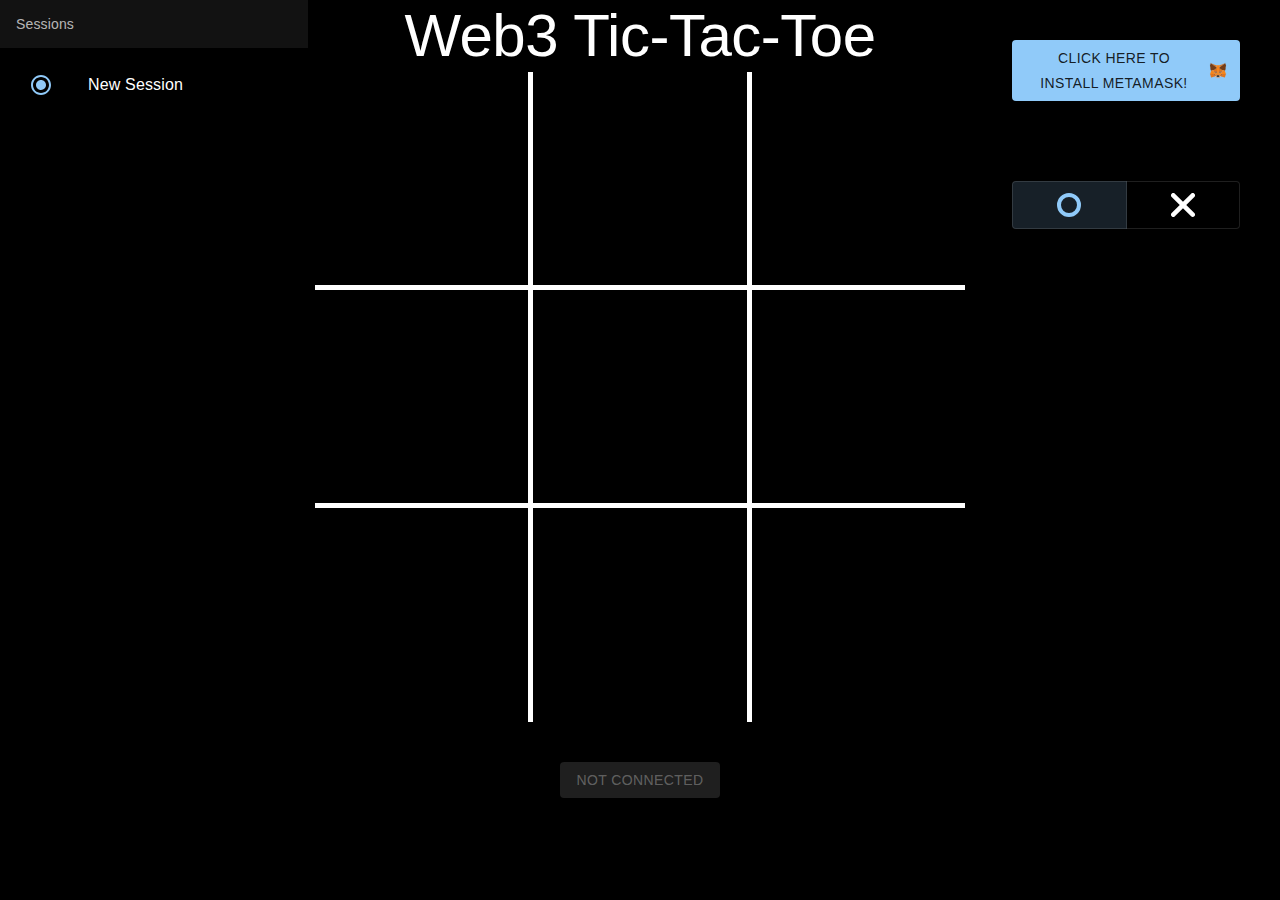
==== tic-tac-toe/index.html @ 238aff1f "temp" ====
<!doctype html><html lang="en"><head><meta charset="utf-8"/><link rel="icon" href="/tic-tac-toe/favicon.ico"/><meta name="viewport" content="width=device-width,initial-scale=1"/><meta name="theme-color" content="#000000"/><meta name="description" content="Tic-Tac-Toe Web3"/><link rel="apple-touch-icon" href="/tic-tac-toe/logo192.png"/><link rel="manifest" href="/tic-tac-toe/manifest.json"/><title>Tic-Tac-Toe Web3</title><script defer="defer" src="/tic-tac-toe/static/js/main.ef90f3bc.js"></script><link href="/tic-tac-toe/static/css/main.add15ac5.css" rel="stylesheet"></head><body><noscript>You need to enable JavaScript to run this app.</noscript><div id="root"></div></body></html>
---- tic-tac-toe/static/css/main.add15ac5.css ----
body{-webkit-font-smoothing:antialiased;-moz-osx-font-smoothing:grayscale;background:#000;color:#fff;font-family:-apple-system,BlinkMacSystemFont,Segoe UI,Roboto,Oxygen,Ubuntu,Cantarell,Fira Sans,Droid Sans,Helvetica Neue,sans-serif;margin:0}code{font-family:source-code-pro,Menlo,Monaco,Consolas,Courier New,monospace}#root,body,html{height:100%}.game{display:flex;flex-direction:column;height:calc(100% - 72px);justify-content:center;width:100%}.playground{grid-gap:5px;aspect-ratio:1/1;background-color:#fff;display:grid;grid-template-columns:repeat(3,1fr);grid-template-rows:repeat(3,1fr);height:100%}.playground__item{align-items:center;aspect-ratio:1/1;background-color:#000;border:none;cursor:pointer;display:flex;justify-content:center;padding:10%}.playground__item svg{-webkit-animation:appear .2s cubic-bezier(.5,1.8,.1,1.1);animation:appear .2s cubic-bezier(.5,1.8,.1,1.1);position:relative;-webkit-transform:translateZ(0);transform:translateZ(0);will-change:transform}@-webkit-keyframes appear{0%{-webkit-transform:scale(.3);transform:scale(.3)}to{-webkit-transform:scale(1);transform:scale(1)}}@keyframes appear{0%{-webkit-transform:scale(.3);transform:scale(.3)}to{-webkit-transform:scale(1);transform:scale(1)}}
/*# sourceMappingURL=main.add15ac5.css.map*/
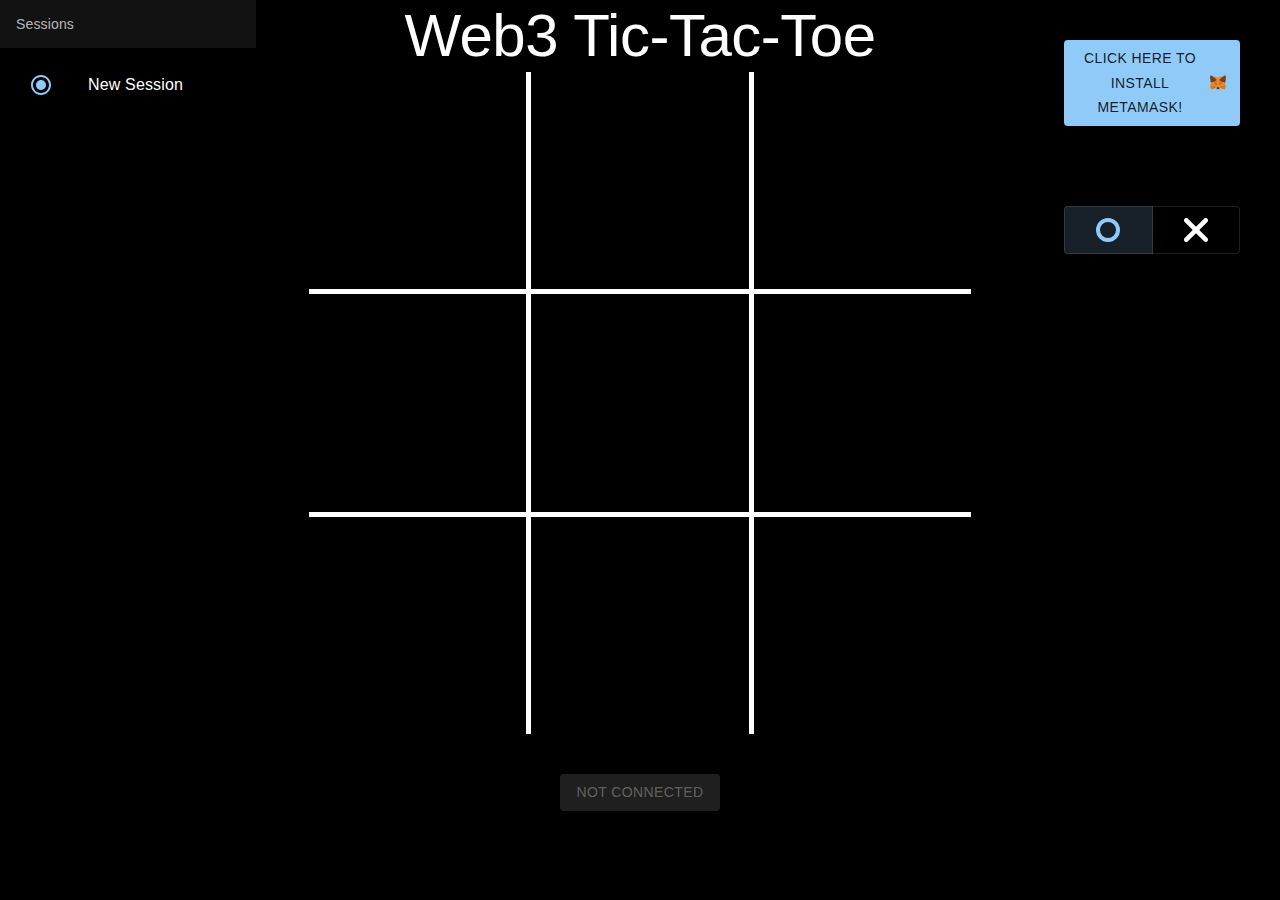
==== commit 9251dbf1: "temp" ====
--- a/tic-tac-toe/index.html
+++ b/tic-tac-toe/index.html
@@ -1 +1 @@
-<!doctype html><html lang="en"><head><meta charset="utf-8"/><link rel="icon" href="/tic-tac-toe/favicon.ico"/><meta name="viewport" content="width=device-width,initial-scale=1"/><meta name="theme-color" content="#000000"/><meta name="description" content="Tic-Tac-Toe Web3"/><link rel="apple-touch-icon" href="/tic-tac-toe/logo192.png"/><link rel="manifest" href="/tic-tac-toe/manifest.json"/><title>Tic-Tac-Toe Web3</title><script defer="defer" src="/tic-tac-toe/static/js/main.ef90f3bc.js"></script><link href="/tic-tac-toe/static/css/main.add15ac5.css" rel="stylesheet"></head><body><noscript>You need to enable JavaScript to run this app.</noscript><div id="root"></div></body></html>+<!doctype html><html lang="en"><head><meta charset="utf-8"/><link rel="icon" href="/tic-tac-toe/favicon.ico"/><meta name="viewport" content="width=device-width,initial-scale=1"/><meta name="theme-color" content="#000000"/><meta name="description" content="Tic-Tac-Toe Web3"/><link rel="apple-touch-icon" href="/tic-tac-toe/logo192.png"/><link rel="manifest" href="/tic-tac-toe/manifest.json"/><title>Tic-Tac-Toe Web3</title><script defer="defer" src="/tic-tac-toe/static/js/main.3f2a4222.js"></script><link href="/tic-tac-toe/static/css/main.bf134f6e.css" rel="stylesheet"></head><body><noscript>You need to enable JavaScript to run this app.</noscript><div id="root"></div></body></html>--- a/tic-tac-toe/static/css/main.bf134f6e.css
+++ b/tic-tac-toe/static/css/main.bf134f6e.css
@@ -0,0 +1,2 @@
+body{-webkit-font-smoothing:antialiased;-moz-osx-font-smoothing:grayscale;background:#000;color:#fff;font-family:-apple-system,BlinkMacSystemFont,Segoe UI,Roboto,Oxygen,Ubuntu,Cantarell,Fira Sans,Droid Sans,Helvetica Neue,sans-serif;margin:0}code{font-family:source-code-pro,Menlo,Monaco,Consolas,Courier New,monospace}#root,body,html{height:100%}.playground{grid-gap:5px;aspect-ratio:1/1;background-color:#fff;display:grid;grid-template-columns:repeat(3,1fr);grid-template-rows:repeat(3,1fr)}.playground__item{align-items:center;aspect-ratio:1/1;background-color:#000;border:none;cursor:pointer;display:flex;justify-content:center;padding:10%}.playground__item svg{-webkit-animation:appear .2s cubic-bezier(.5,1.8,.1,1.1);animation:appear .2s cubic-bezier(.5,1.8,.1,1.1);position:relative;-webkit-transform:translateZ(0);transform:translateZ(0);will-change:transform}@-webkit-keyframes appear{0%{-webkit-transform:scale(.3);transform:scale(.3)}to{-webkit-transform:scale(1);transform:scale(1)}}@keyframes appear{0%{-webkit-transform:scale(.3);transform:scale(.3)}to{-webkit-transform:scale(1);transform:scale(1)}}
+/*# sourceMappingURL=main.bf134f6e.css.map*/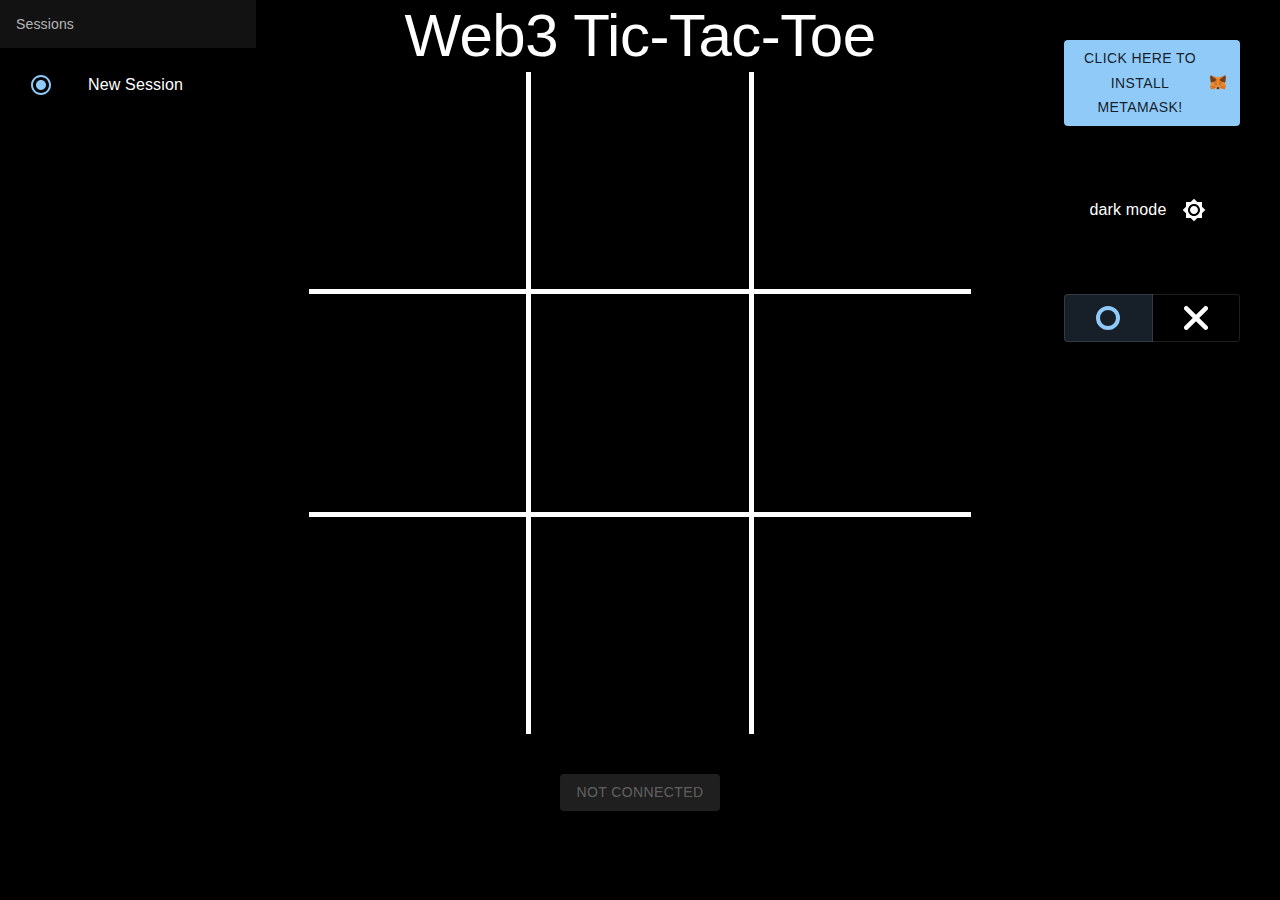
==== commit d317b512: "temp" ====
--- a/tic-tac-toe/index.html
+++ b/tic-tac-toe/index.html
@@ -1 +1 @@
-<!doctype html><html lang="en"><head><meta charset="utf-8"/><link rel="icon" href="/tic-tac-toe/favicon.ico"/><meta name="viewport" content="width=device-width,initial-scale=1"/><meta name="theme-color" content="#000000"/><meta name="description" content="Tic-Tac-Toe Web3"/><link rel="apple-touch-icon" href="/tic-tac-toe/logo192.png"/><link rel="manifest" href="/tic-tac-toe/manifest.json"/><title>Tic-Tac-Toe Web3</title><script defer="defer" src="/tic-tac-toe/static/js/main.3f2a4222.js"></script><link href="/tic-tac-toe/static/css/main.bf134f6e.css" rel="stylesheet"></head><body><noscript>You need to enable JavaScript to run this app.</noscript><div id="root"></div></body></html>+<!doctype html><html lang="en"><head><meta charset="utf-8"/><link rel="icon" href="/tic-tac-toe/favicon.ico"/><meta name="viewport" content="width=device-width,initial-scale=1"/><meta name="theme-color" content="#000000"/><meta name="description" content="Tic-Tac-Toe Web3"/><link rel="apple-touch-icon" href="/tic-tac-toe/logo192.png"/><link rel="manifest" href="/tic-tac-toe/manifest.json"/><title>Tic-Tac-Toe Web3</title><script defer="defer" src="/tic-tac-toe/static/js/main.ce659206.js"></script><link href="/tic-tac-toe/static/css/main.67b36eed.css" rel="stylesheet"></head><body><noscript>You need to enable JavaScript to run this app.</noscript><div id="root"></div></body></html>--- a/tic-tac-toe/static/css/main.67b36eed.css
+++ b/tic-tac-toe/static/css/main.67b36eed.css
@@ -0,0 +1,2 @@
+body{-webkit-font-smoothing:antialiased;-moz-osx-font-smoothing:grayscale;background:#000;color:#fff;font-family:-apple-system,BlinkMacSystemFont,Segoe UI,Roboto,Oxygen,Ubuntu,Cantarell,Fira Sans,Droid Sans,Helvetica Neue,sans-serif;margin:0}code{font-family:source-code-pro,Menlo,Monaco,Consolas,Courier New,monospace}#root,body,html{height:100%}.playground{grid-gap:5px;aspect-ratio:1/1;display:grid;grid-template-columns:repeat(3,1fr);grid-template-rows:repeat(3,1fr)}.playground__item{align-items:center;aspect-ratio:1/1;background-color:#000;border:none;cursor:pointer;display:flex;justify-content:center;padding:10%}.playground__item svg{-webkit-animation:appear .2s cubic-bezier(.5,1.8,.1,1.1);animation:appear .2s cubic-bezier(.5,1.8,.1,1.1);position:relative;-webkit-transform:translateZ(0);transform:translateZ(0);will-change:transform}@-webkit-keyframes appear{0%{-webkit-transform:scale(.3);transform:scale(.3)}to{-webkit-transform:scale(1);transform:scale(1)}}@keyframes appear{0%{-webkit-transform:scale(.3);transform:scale(.3)}to{-webkit-transform:scale(1);transform:scale(1)}}
+/*# sourceMappingURL=main.67b36eed.css.map*/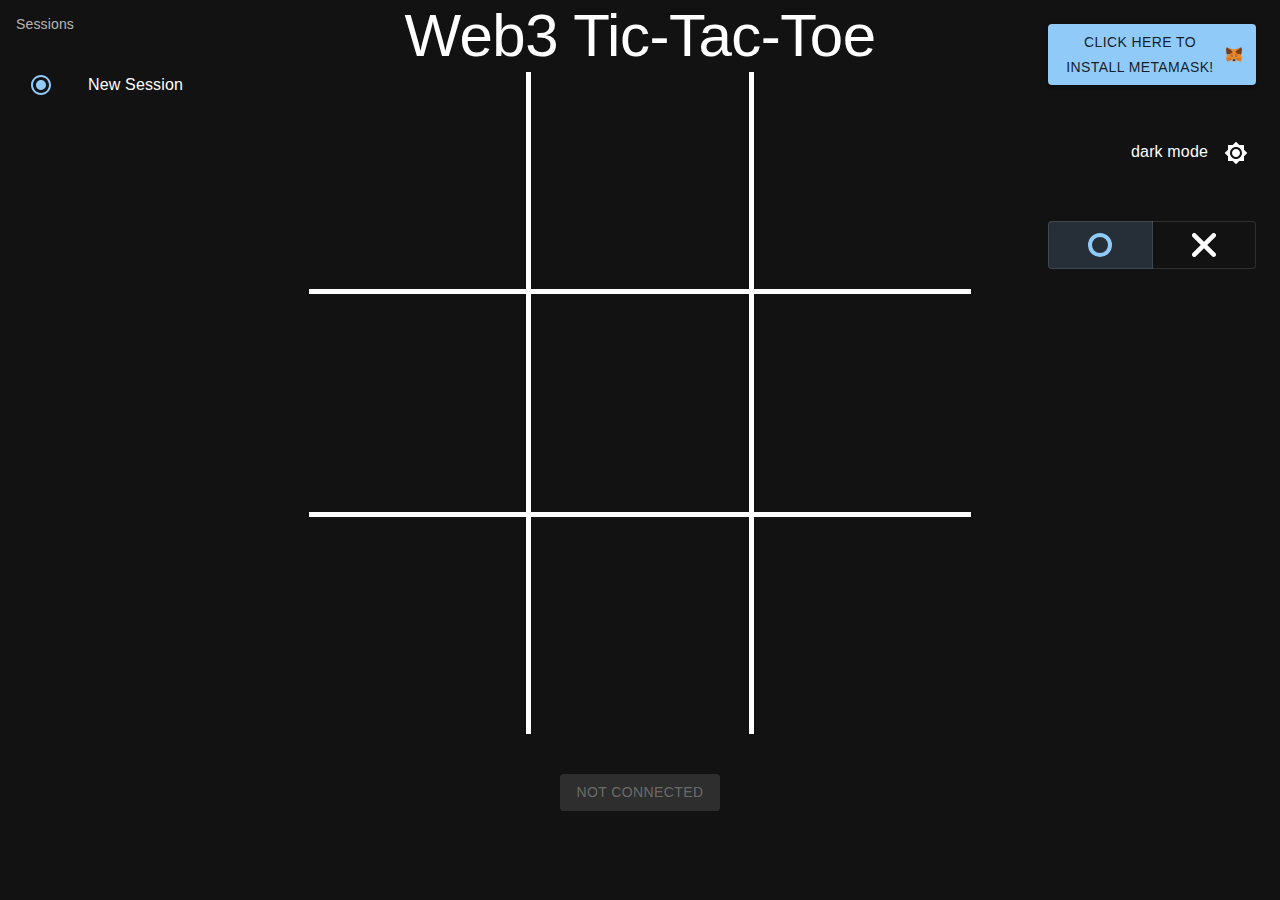
==== commit 0ea10a04: "temp" ====
--- a/tic-tac-toe/index.html
+++ b/tic-tac-toe/index.html
@@ -1 +1 @@
-<!doctype html><html lang="en"><head><meta charset="utf-8"/><link rel="icon" href="/tic-tac-toe/favicon.ico"/><meta name="viewport" content="width=device-width,initial-scale=1"/><meta name="theme-color" content="#000000"/><meta name="description" content="Tic-Tac-Toe Web3"/><link rel="apple-touch-icon" href="/tic-tac-toe/logo192.png"/><link rel="manifest" href="/tic-tac-toe/manifest.json"/><title>Tic-Tac-Toe Web3</title><script defer="defer" src="/tic-tac-toe/static/js/main.ce659206.js"></script><link href="/tic-tac-toe/static/css/main.67b36eed.css" rel="stylesheet"></head><body><noscript>You need to enable JavaScript to run this app.</noscript><div id="root"></div></body></html>+<!doctype html><html lang="en"><head><meta charset="utf-8"/><link rel="icon" href="/tic-tac-toe/favicon.ico"/><meta name="viewport" content="width=device-width,initial-scale=1"/><meta name="theme-color" content="#000000"/><meta name="description" content="Tic-Tac-Toe Web3"/><link rel="apple-touch-icon" href="/tic-tac-toe/logo192.png"/><link rel="manifest" href="/tic-tac-toe/manifest.json"/><title>Tic-Tac-Toe Web3</title><script defer="defer" src="/tic-tac-toe/static/js/main.e00a46f5.js"></script><link href="/tic-tac-toe/static/css/main.67b36eed.css" rel="stylesheet"></head><body><noscript>You need to enable JavaScript to run this app.</noscript><div id="root"></div></body></html>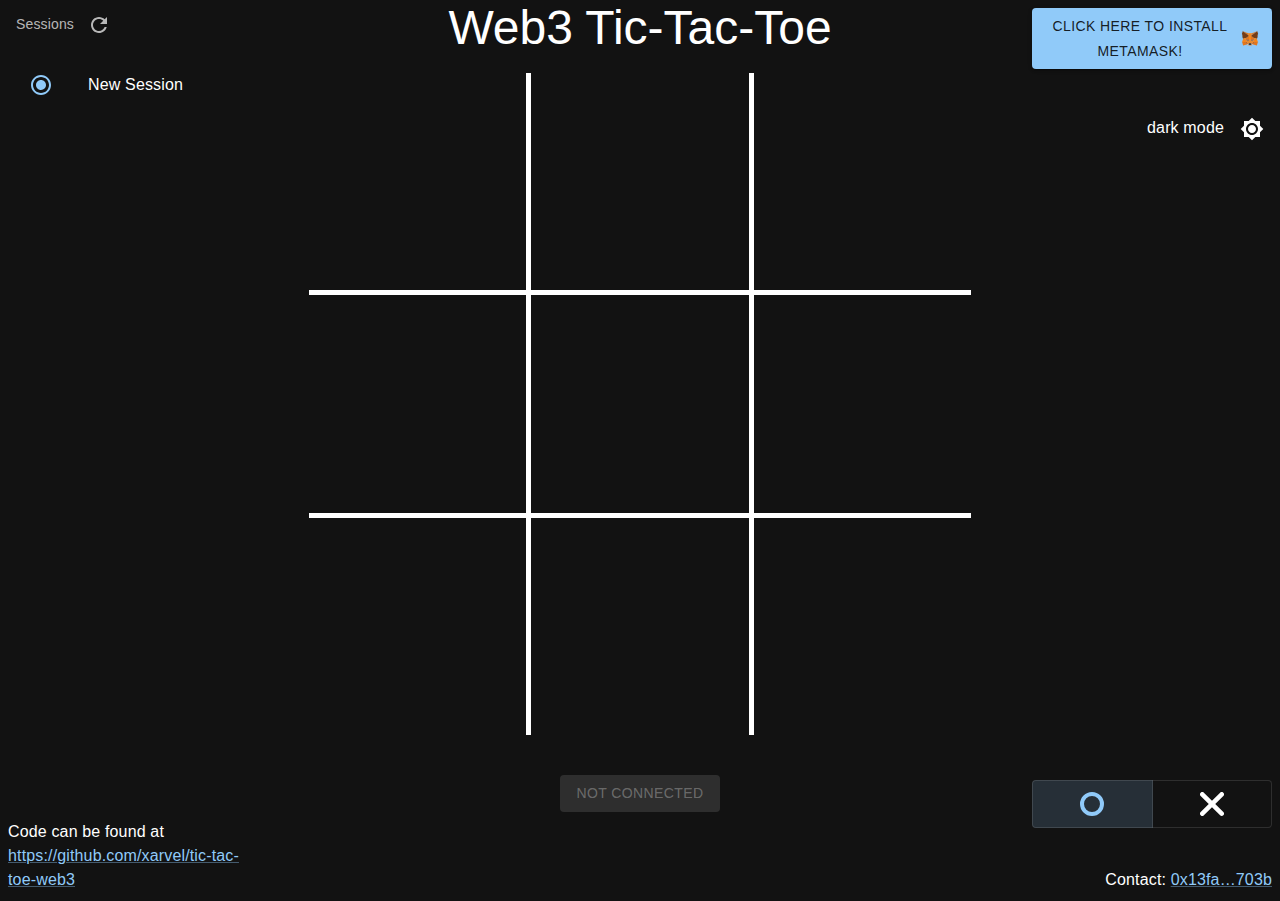
==== commit 7a6dee63: "temp" ====
--- a/tic-tac-toe/index.html
+++ b/tic-tac-toe/index.html
@@ -1 +1 @@
-<!doctype html><html lang="en"><head><meta charset="utf-8"/><link rel="icon" href="/tic-tac-toe/favicon.ico"/><meta name="viewport" content="width=device-width,initial-scale=1"/><meta name="theme-color" content="#000000"/><meta name="description" content="Tic-Tac-Toe Web3"/><link rel="apple-touch-icon" href="/tic-tac-toe/logo192.png"/><link rel="manifest" href="/tic-tac-toe/manifest.json"/><title>Tic-Tac-Toe Web3</title><script defer="defer" src="/tic-tac-toe/static/js/main.e00a46f5.js"></script><link href="/tic-tac-toe/static/css/main.67b36eed.css" rel="stylesheet"></head><body><noscript>You need to enable JavaScript to run this app.</noscript><div id="root"></div></body></html>+<!doctype html><html lang="en"><head><meta charset="utf-8"/><meta name="viewport" content="width=device-width,initial-scale=1"/><meta name="description" content="Tic-Tac-Toe Web3"/><link rel="manifest" href="/tic-tac-toe/manifest.json"/><link rel="apple-touch-icon" sizes="57x57" href="/tic-tac-toe/apple-icon-57x57.png"><link rel="apple-touch-icon" sizes="60x60" href="/tic-tac-toe/apple-icon-60x60.png"><link rel="apple-touch-icon" sizes="72x72" href="/tic-tac-toe/apple-icon-72x72.png"><link rel="apple-touch-icon" sizes="76x76" href="/tic-tac-toe/apple-icon-76x76.png"><link rel="apple-touch-icon" sizes="114x114" href="/tic-tac-toe/apple-icon-114x114.png"><link rel="apple-touch-icon" sizes="120x120" href="/tic-tac-toe/apple-icon-120x120.png"><link rel="apple-touch-icon" sizes="144x144" href="/tic-tac-toe/apple-icon-144x144.png"><link rel="apple-touch-icon" sizes="152x152" href="/tic-tac-toe/apple-icon-152x152.png"><link rel="apple-touch-icon" sizes="180x180" href="/tic-tac-toe/apple-icon-180x180.png"><link rel="icon" type="image/png" sizes="192x192" href="/tic-tac-toe/android-icon-192x192.png"><link rel="icon" type="image/png" sizes="32x32" href="/tic-tac-toe/favicon-32x32.png"><link rel="icon" type="image/png" sizes="96x96" href="/tic-tac-toe/favicon-96x96.png"><link rel="icon" type="image/png" sizes="16x16" href="/tic-tac-toe/favicon-16x16.png"><meta name="msapplication-TileColor" content="#ffffff"><meta name="msapplication-TileImage" content="/tic-tac-toe/ms-icon-144x144.png"><meta name="theme-color" content="#000000"><title>Tic-Tac-Toe Web3</title><script defer="defer" src="/tic-tac-toe/static/js/main.59d4ca5f.js"></script><link href="/tic-tac-toe/static/css/main.6624a78c.css" rel="stylesheet"></head><body><noscript>You need to enable JavaScript to run this app.</noscript><div id="root"></div></body></html>--- a/tic-tac-toe/static/css/main.6624a78c.css
+++ b/tic-tac-toe/static/css/main.6624a78c.css
@@ -0,0 +1,2 @@
+body{-webkit-font-smoothing:antialiased;-moz-osx-font-smoothing:grayscale;background:#000;color:#fff;font-family:-apple-system,BlinkMacSystemFont,Segoe UI,Roboto,Oxygen,Ubuntu,Cantarell,Fira Sans,Droid Sans,Helvetica Neue,sans-serif;margin:0}code{font-family:source-code-pro,Menlo,Monaco,Consolas,Courier New,monospace}#root,body,html{height:100%}.playground__item svg{-webkit-animation:appear .2s cubic-bezier(.5,1.8,.1,1.1);animation:appear .2s cubic-bezier(.5,1.8,.1,1.1);position:relative;-webkit-transform:translateZ(0);transform:translateZ(0);will-change:transform}@-webkit-keyframes appear{0%{-webkit-transform:scale(.3);transform:scale(.3)}to{-webkit-transform:scale(1);transform:scale(1)}}@keyframes appear{0%{-webkit-transform:scale(.3);transform:scale(.3)}to{-webkit-transform:scale(1);transform:scale(1)}}
+/*# sourceMappingURL=main.6624a78c.css.map*/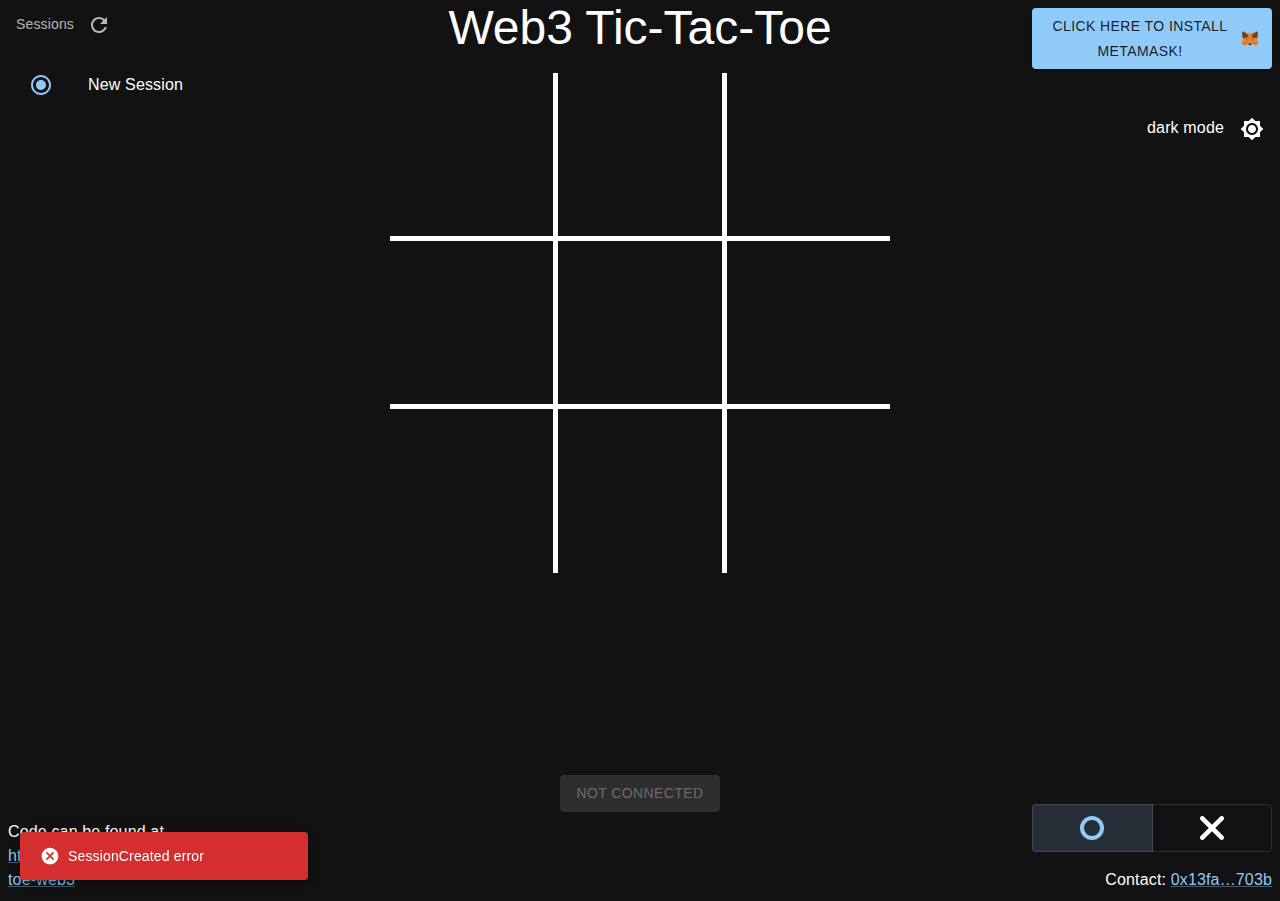
==== commit 37c08e5f: "temp" ====
--- a/tic-tac-toe/index.html
+++ b/tic-tac-toe/index.html
@@ -1 +1 @@
-<!doctype html><html lang="en"><head><meta charset="utf-8"/><meta name="viewport" content="width=device-width,initial-scale=1"/><meta name="description" content="Tic-Tac-Toe Web3"/><link rel="manifest" href="/tic-tac-toe/manifest.json"/><link rel="apple-touch-icon" sizes="57x57" href="/tic-tac-toe/apple-icon-57x57.png"><link rel="apple-touch-icon" sizes="60x60" href="/tic-tac-toe/apple-icon-60x60.png"><link rel="apple-touch-icon" sizes="72x72" href="/tic-tac-toe/apple-icon-72x72.png"><link rel="apple-touch-icon" sizes="76x76" href="/tic-tac-toe/apple-icon-76x76.png"><link rel="apple-touch-icon" sizes="114x114" href="/tic-tac-toe/apple-icon-114x114.png"><link rel="apple-touch-icon" sizes="120x120" href="/tic-tac-toe/apple-icon-120x120.png"><link rel="apple-touch-icon" sizes="144x144" href="/tic-tac-toe/apple-icon-144x144.png"><link rel="apple-touch-icon" sizes="152x152" href="/tic-tac-toe/apple-icon-152x152.png"><link rel="apple-touch-icon" sizes="180x180" href="/tic-tac-toe/apple-icon-180x180.png"><link rel="icon" type="image/png" sizes="192x192" href="/tic-tac-toe/android-icon-192x192.png"><link rel="icon" type="image/png" sizes="32x32" href="/tic-tac-toe/favicon-32x32.png"><link rel="icon" type="image/png" sizes="96x96" href="/tic-tac-toe/favicon-96x96.png"><link rel="icon" type="image/png" sizes="16x16" href="/tic-tac-toe/favicon-16x16.png"><meta name="msapplication-TileColor" content="#ffffff"><meta name="msapplication-TileImage" content="/tic-tac-toe/ms-icon-144x144.png"><meta name="theme-color" content="#000000"><title>Tic-Tac-Toe Web3</title><script defer="defer" src="/tic-tac-toe/static/js/main.59d4ca5f.js"></script><link href="/tic-tac-toe/static/css/main.6624a78c.css" rel="stylesheet"></head><body><noscript>You need to enable JavaScript to run this app.</noscript><div id="root"></div></body></html>+<!doctype html><html lang="en"><head><meta charset="utf-8"/><meta name="viewport" content="width=device-width,initial-scale=1"/><meta name="description" content="Tic-Tac-Toe Web3"/><link rel="manifest" href="/tic-tac-toe/manifest.json"/><link rel="apple-touch-icon" sizes="57x57" href="/tic-tac-toe/apple-icon-57x57.png"><link rel="apple-touch-icon" sizes="60x60" href="/tic-tac-toe/apple-icon-60x60.png"><link rel="apple-touch-icon" sizes="72x72" href="/tic-tac-toe/apple-icon-72x72.png"><link rel="apple-touch-icon" sizes="76x76" href="/tic-tac-toe/apple-icon-76x76.png"><link rel="apple-touch-icon" sizes="114x114" href="/tic-tac-toe/apple-icon-114x114.png"><link rel="apple-touch-icon" sizes="120x120" href="/tic-tac-toe/apple-icon-120x120.png"><link rel="apple-touch-icon" sizes="144x144" href="/tic-tac-toe/apple-icon-144x144.png"><link rel="apple-touch-icon" sizes="152x152" href="/tic-tac-toe/apple-icon-152x152.png"><link rel="apple-touch-icon" sizes="180x180" href="/tic-tac-toe/apple-icon-180x180.png"><link rel="icon" type="image/png" sizes="192x192" href="/tic-tac-toe/android-icon-192x192.png"><link rel="icon" type="image/png" sizes="32x32" href="/tic-tac-toe/favicon-32x32.png"><link rel="icon" type="image/png" sizes="96x96" href="/tic-tac-toe/favicon-96x96.png"><link rel="icon" type="image/png" sizes="16x16" href="/tic-tac-toe/favicon-16x16.png"><meta name="msapplication-TileColor" content="#ffffff"><meta name="msapplication-TileImage" content="/tic-tac-toe/ms-icon-144x144.png"><meta name="theme-color" content="#000000"><title>Tic-Tac-Toe Web3</title><script defer="defer" src="/tic-tac-toe/static/js/main.8cd1580e.js"></script><link href="/tic-tac-toe/static/css/main.df06bc28.css" rel="stylesheet"></head><body><noscript>You need to enable JavaScript to run this app.</noscript><div id="root"></div></body></html>--- a/tic-tac-toe/static/css/main.df06bc28.css
+++ b/tic-tac-toe/static/css/main.df06bc28.css
@@ -0,0 +1,2 @@
+body{-webkit-font-smoothing:antialiased;-moz-osx-font-smoothing:grayscale;background:#000;color:#fff;font-family:-apple-system,BlinkMacSystemFont,Segoe UI,Roboto,Oxygen,Ubuntu,Cantarell,Fira Sans,Droid Sans,Helvetica Neue,sans-serif;margin:0}code{font-family:source-code-pro,Menlo,Monaco,Consolas,Courier New,monospace}#root,body,html{height:100%}
+/*# sourceMappingURL=main.df06bc28.css.map*/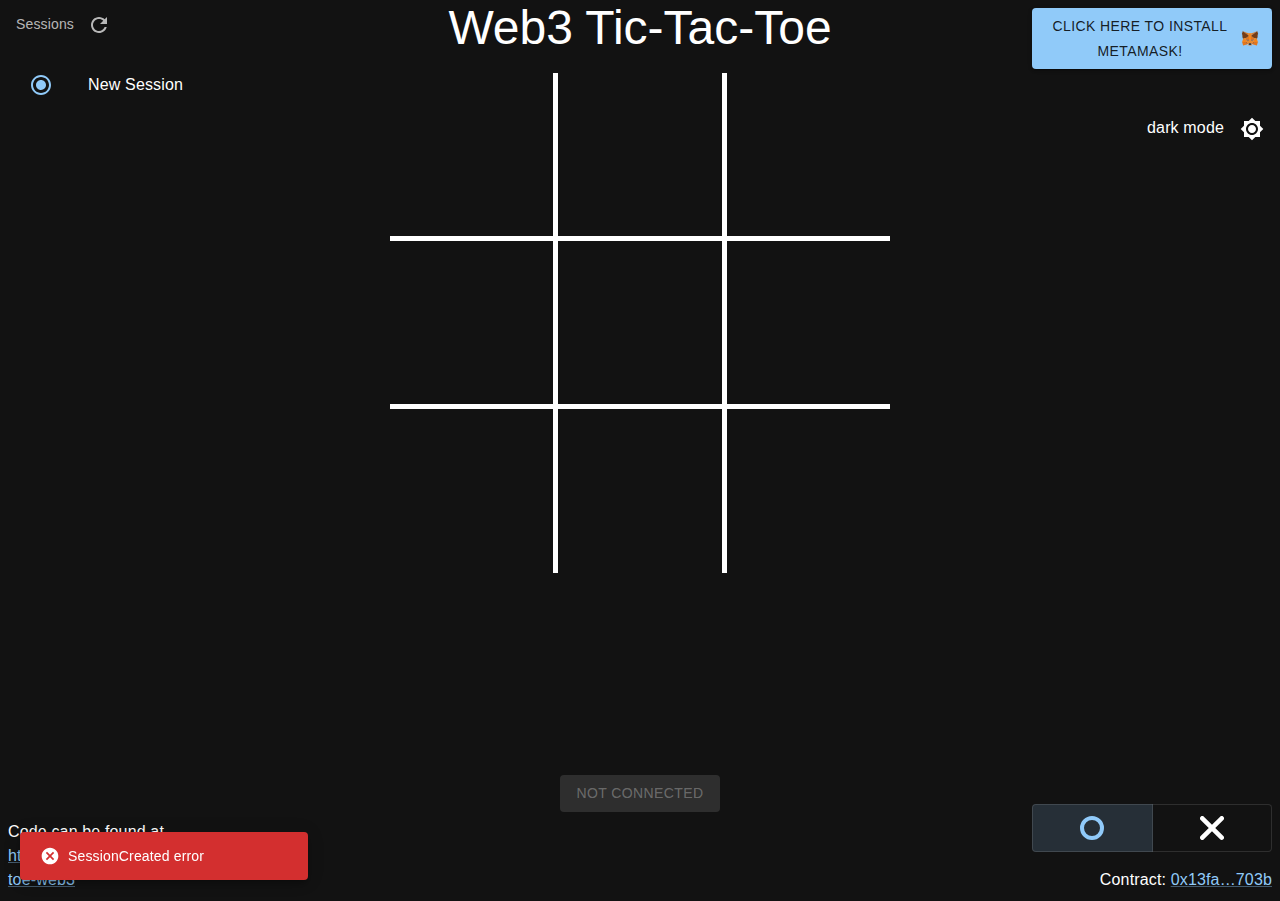
==== commit 5be75c80: "temp" ====
--- a/tic-tac-toe/index.html
+++ b/tic-tac-toe/index.html
@@ -1 +1 @@
-<!doctype html><html lang="en"><head><meta charset="utf-8"/><meta name="viewport" content="width=device-width,initial-scale=1"/><meta name="description" content="Tic-Tac-Toe Web3"/><link rel="manifest" href="/tic-tac-toe/manifest.json"/><link rel="apple-touch-icon" sizes="57x57" href="/tic-tac-toe/apple-icon-57x57.png"><link rel="apple-touch-icon" sizes="60x60" href="/tic-tac-toe/apple-icon-60x60.png"><link rel="apple-touch-icon" sizes="72x72" href="/tic-tac-toe/apple-icon-72x72.png"><link rel="apple-touch-icon" sizes="76x76" href="/tic-tac-toe/apple-icon-76x76.png"><link rel="apple-touch-icon" sizes="114x114" href="/tic-tac-toe/apple-icon-114x114.png"><link rel="apple-touch-icon" sizes="120x120" href="/tic-tac-toe/apple-icon-120x120.png"><link rel="apple-touch-icon" sizes="144x144" href="/tic-tac-toe/apple-icon-144x144.png"><link rel="apple-touch-icon" sizes="152x152" href="/tic-tac-toe/apple-icon-152x152.png"><link rel="apple-touch-icon" sizes="180x180" href="/tic-tac-toe/apple-icon-180x180.png"><link rel="icon" type="image/png" sizes="192x192" href="/tic-tac-toe/android-icon-192x192.png"><link rel="icon" type="image/png" sizes="32x32" href="/tic-tac-toe/favicon-32x32.png"><link rel="icon" type="image/png" sizes="96x96" href="/tic-tac-toe/favicon-96x96.png"><link rel="icon" type="image/png" sizes="16x16" href="/tic-tac-toe/favicon-16x16.png"><meta name="msapplication-TileColor" content="#ffffff"><meta name="msapplication-TileImage" content="/tic-tac-toe/ms-icon-144x144.png"><meta name="theme-color" content="#000000"><title>Tic-Tac-Toe Web3</title><script defer="defer" src="/tic-tac-toe/static/js/main.8cd1580e.js"></script><link href="/tic-tac-toe/static/css/main.df06bc28.css" rel="stylesheet"></head><body><noscript>You need to enable JavaScript to run this app.</noscript><div id="root"></div></body></html>+<!doctype html><html lang="en"><head><meta charset="utf-8"/><meta name="viewport" content="width=device-width,initial-scale=1"/><meta name="description" content="Tic-Tac-Toe Web3"/><link rel="manifest" href="/tic-tac-toe/manifest.json"/><link rel="apple-touch-icon" sizes="57x57" href="/tic-tac-toe/apple-icon-57x57.png"><link rel="apple-touch-icon" sizes="60x60" href="/tic-tac-toe/apple-icon-60x60.png"><link rel="apple-touch-icon" sizes="72x72" href="/tic-tac-toe/apple-icon-72x72.png"><link rel="apple-touch-icon" sizes="76x76" href="/tic-tac-toe/apple-icon-76x76.png"><link rel="apple-touch-icon" sizes="114x114" href="/tic-tac-toe/apple-icon-114x114.png"><link rel="apple-touch-icon" sizes="120x120" href="/tic-tac-toe/apple-icon-120x120.png"><link rel="apple-touch-icon" sizes="144x144" href="/tic-tac-toe/apple-icon-144x144.png"><link rel="apple-touch-icon" sizes="152x152" href="/tic-tac-toe/apple-icon-152x152.png"><link rel="apple-touch-icon" sizes="180x180" href="/tic-tac-toe/apple-icon-180x180.png"><link rel="icon" type="image/png" sizes="192x192" href="/tic-tac-toe/android-icon-192x192.png"><link rel="icon" type="image/png" sizes="32x32" href="/tic-tac-toe/favicon-32x32.png"><link rel="icon" type="image/png" sizes="96x96" href="/tic-tac-toe/favicon-96x96.png"><link rel="icon" type="image/png" sizes="16x16" href="/tic-tac-toe/favicon-16x16.png"><meta name="msapplication-TileColor" content="#ffffff"><meta name="msapplication-TileImage" content="/tic-tac-toe/ms-icon-144x144.png"><meta name="theme-color" content="#000000"><title>Tic-Tac-Toe Web3</title><script defer="defer" src="/tic-tac-toe/static/js/main.f9400db4.js"></script><link href="/tic-tac-toe/static/css/main.df06bc28.css" rel="stylesheet"></head><body><noscript>You need to enable JavaScript to run this app.</noscript><div id="root"></div></body></html>